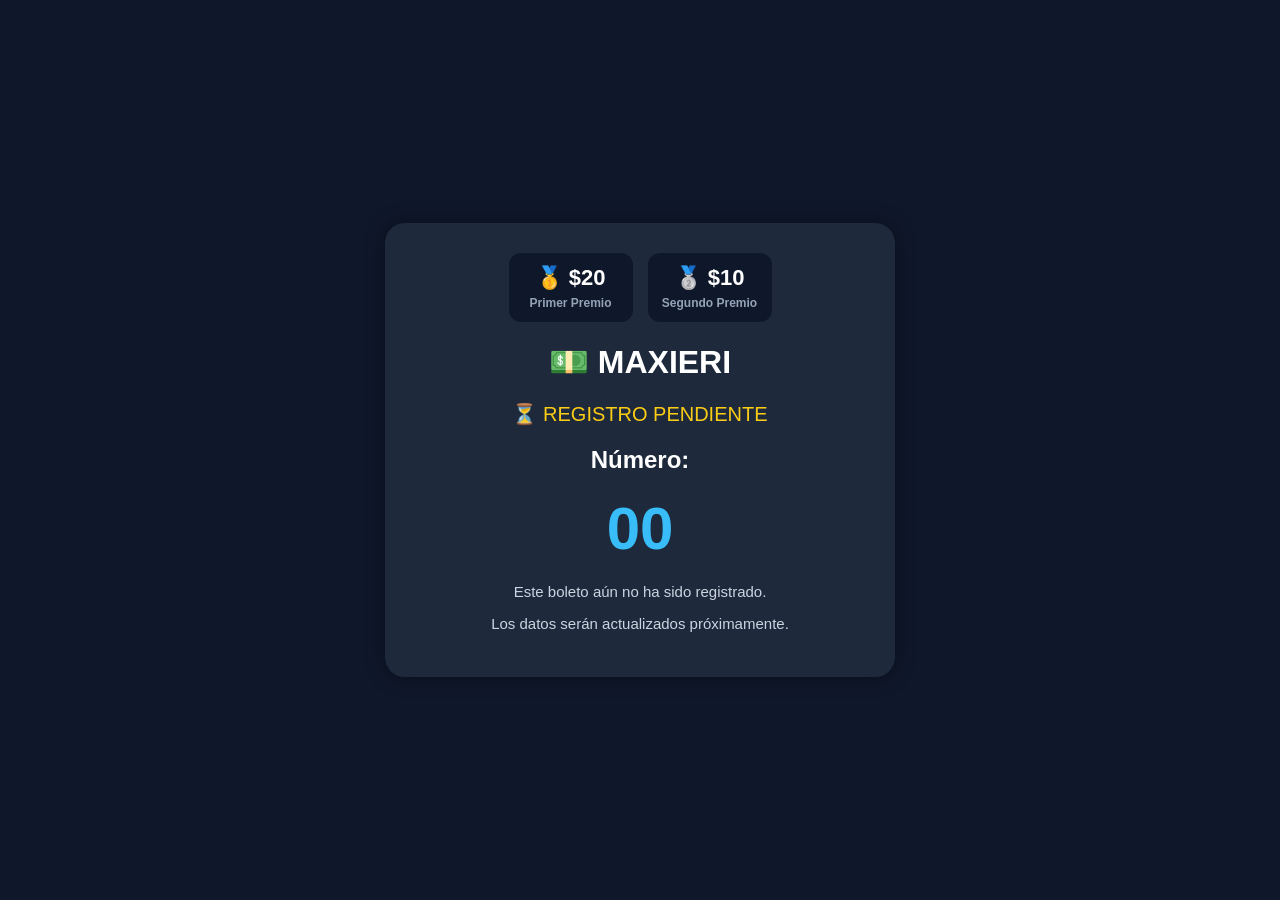
==== index.html @ 802ad4f2 "Add files via upload" ====
<!DOCTYPE html>
<html lang="es">
<head>
    <meta charset="UTF-8">
    <meta name="viewport" content="width=device-width, initial-scale=1.0">
    <title>Gran Rifa Tech</title>
    <link rel="stylesheet" href="style.css">
</head>
<body>

    <div class="card">
       <div class="premios">
    <div class="premio">
        🥇 $20
        <small>Primer Premio</small>
    </div>

    <div class="premio">
        🥈 $10
        <small>Segundo Premio</small>
    </div>
</div>

<h1>💵 MAXIERI</h1>

<div class="status">
    ⏳ REGISTRO PENDIENTE
</div>

<h2>Número:</h2>

<div id="numero" class="numero">
    --
</div>

<div id="info">
    <p><strong>👤 Participante</strong></p>
    <p><span id="nombre">--</span></p>

    <p><strong>📱 Teléfono</strong></p>
    <p><span id="telefono">--</span></p>

    <p><strong>📅 Fecha</strong></p>
    <p><span id="fecha">--</span></p>
</div>

<div id="pendiente" style="display:none;">
    <p>Este boleto aún no ha sido registrado.</p>
    <p>Los datos serán actualizados próximamente.</p>
</div>

</div>

    <script src="script.js"></script>

</body>
</html>
---- style.css ----
body{
    margin:0;
    font-family:Arial, sans-serif;
    background:#0f172a;
    color:white;

    display:flex;
    justify-content:center;
    align-items:center;

    height:100vh;
}

.card{
    width:90%;
    max-width:400px;

    background:#1e293b;

    padding:30px;
    border-radius:20px;

    text-align:center;

    box-shadow:0 0 20px rgba(0,0,0,.4);
}

.status{
    color:#facc15;
    font-size:20px;
    margin:20px 0;
}

.numero{
    font-size:60px;
    font-weight:bold;
    color:#38bdf8;
}
 #pendiente{
    margin-top:20px;
    color:#cbd5e1;
    font-size:15px;
}

#info{
    margin-top:20px;
}

#info p{
    margin:10px 0;
}
.premios{
    display:flex;
    justify-content:center;
    gap:15px;
    margin-bottom:20px;
}

.premio{
    background:#0f172a;
    padding:12px;
    border-radius:12px;
    min-width:100px;
    font-size:22px;
    font-weight:bold;
}

.premio small{
    display:block;
    margin-top:5px;
    font-size:12px;
    color:#94a3b8;
}

#info{
    margin-top:25px;
}

#info p{
    margin:6px 0;
}

#nombre,
#telefono,
#fecha{
    color:#38bdf8;
    font-size:18px;
}

.card{
    width:90%;
    max-width:450px;
}
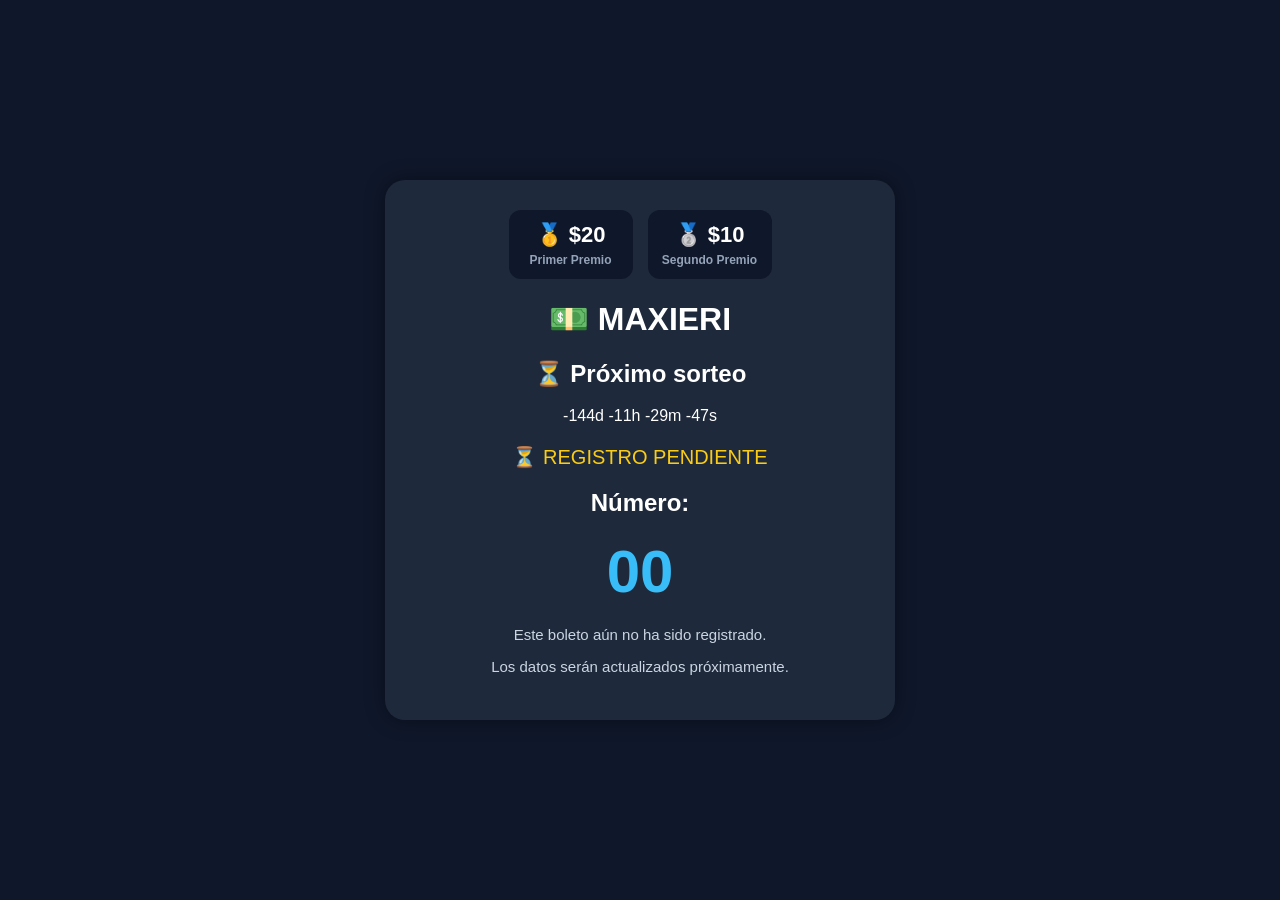
==== commit 76033c17: "Add files via upload" ====
--- a/index.html
+++ b/index.html
@@ -22,6 +22,11 @@
 </div>
 
 <h1>💵 MAXIERI</h1>
+<h2>⏳ Próximo sorteo</h2>
+
+<div id="contador">
+Cargando...
+</div>
 
 <div class="status">
     ⏳ REGISTRO PENDIENTE
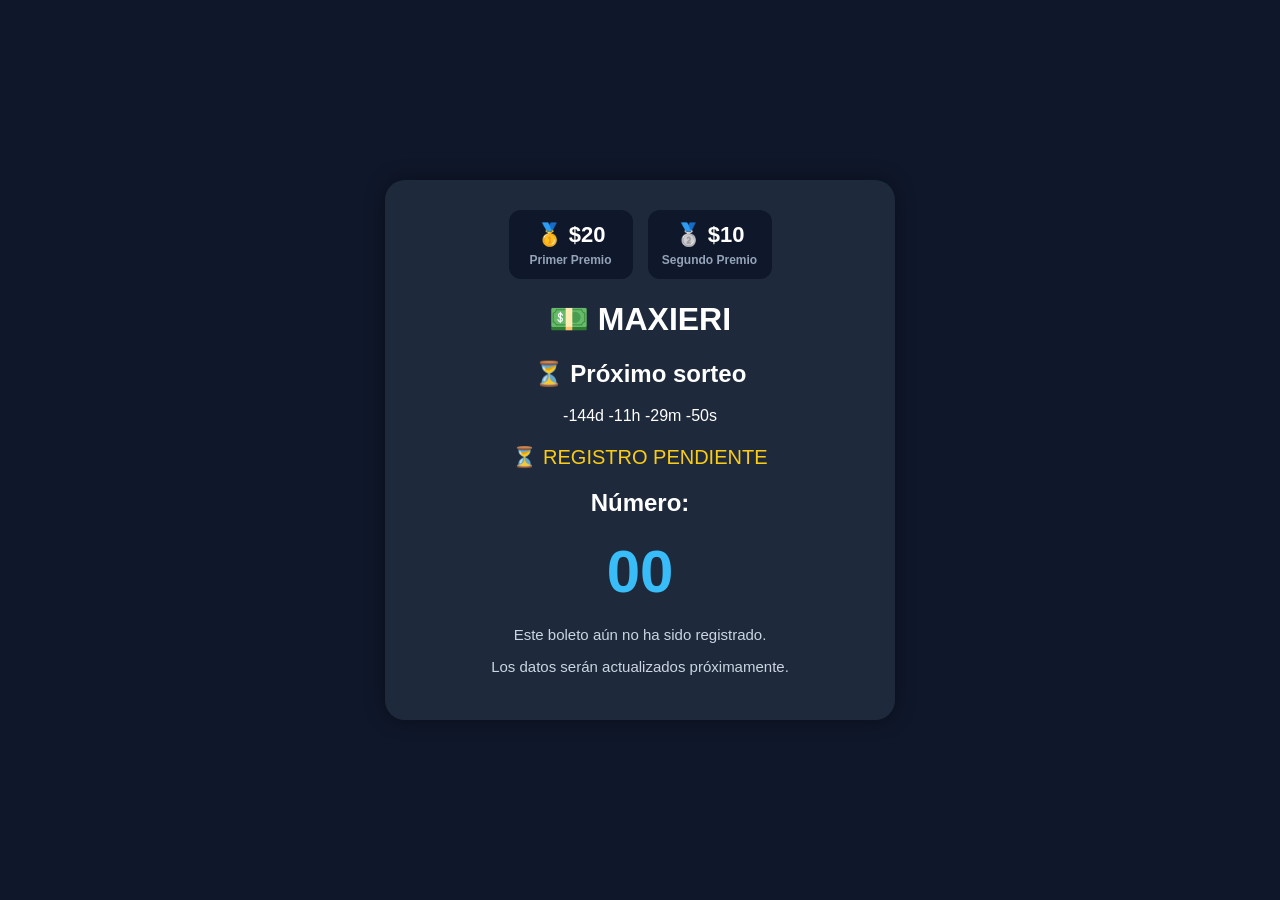
==== commit 4b4d3165: "Add files via upload" ====
--- a/index.html
+++ b/index.html
@@ -39,14 +39,19 @@
 </div>
 
 <div id="info">
-    <p><strong>👤 Participante</strong></p>
-    <p><span id="nombre">--</span></p>
 
-    <p><strong>📱 Teléfono</strong></p>
-    <p><span id="telefono">--</span></p>
+    <div class="info-card">
+        👤 <span id="nombre">--</span>
+    </div>
 
-    <p><strong>📅 Fecha</strong></p>
-    <p><span id="fecha">--</span></p>
+    <div class="info-card">
+        📱 <span id="telefono">--</span>
+    </div>
+
+    <div class="info-card">
+        📅 <span id="fecha">--</span>
+    </div>
+
 </div>
 
 <div id="pendiente" style="display:none;">
--- a/style.css
+++ b/style.css
@@ -91,3 +91,14 @@
     width:90%;
     max-width:450px;
 }
+
+    .info-card{
+    background:#16243d;
+    width:80%;
+    margin:12px auto;
+    padding:12px;
+    border-radius:12px;
+    font-size:22px;
+    color:#40bfff;
+    font-weight:bold;
+}
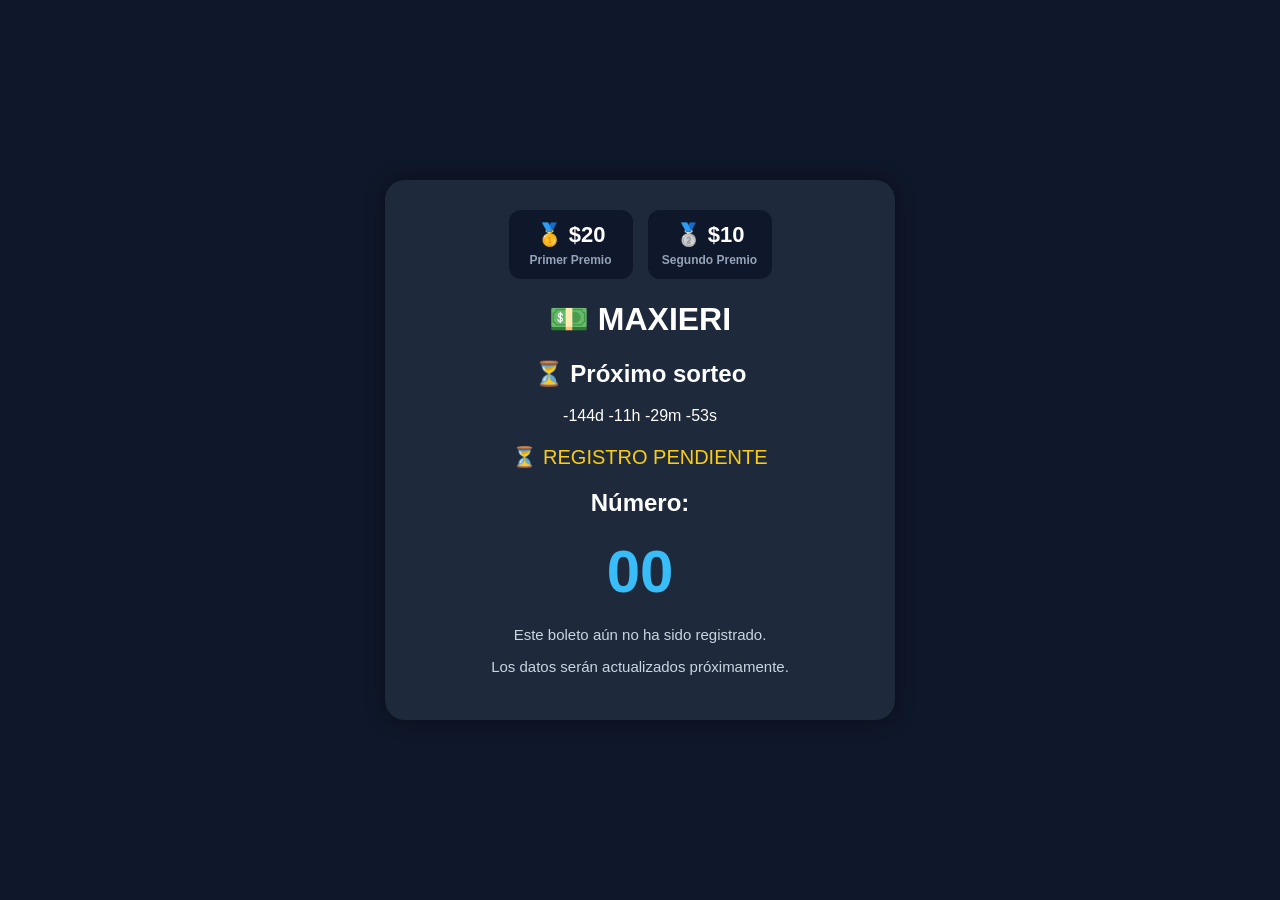
==== commit 690ab133: "Add files via upload" ====
--- a/index.html
+++ b/index.html
@@ -3,7 +3,7 @@
 <head>
     <meta charset="UTF-8">
     <meta name="viewport" content="width=device-width, initial-scale=1.0">
-    <title>Gran Rifa Tech</title>
+    <title>MAXIERI</title>
     <link rel="stylesheet" href="style.css">
 </head>
 <body>
--- a/style.css
+++ b/style.css
@@ -92,7 +92,7 @@
     max-width:450px;
 }
 
-    .info-card{
+.info-card{
     background:#16243d;
     width:80%;
     margin:12px auto;
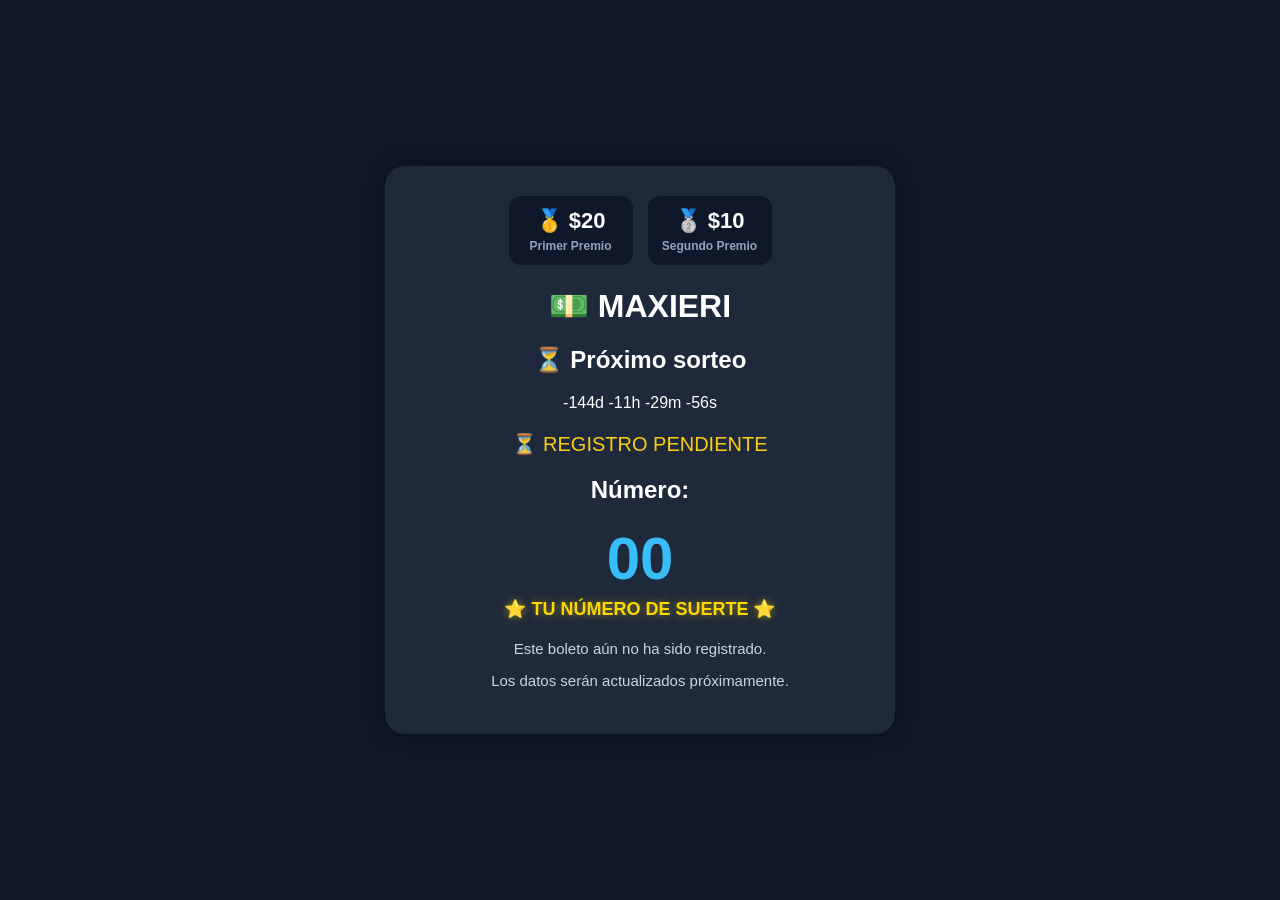
==== commit def2231e: "Add files via upload" ====
--- a/index.html
+++ b/index.html
@@ -37,6 +37,9 @@
 <div id="numero" class="numero">
     --
 </div>
+<div class="numero-suerte">
+    ⭐ TU NÚMERO DE SUERTE ⭐
+</div>
 
 <div id="info">
 
--- a/style.css
+++ b/style.css
@@ -102,3 +102,12 @@
     color:#40bfff;
     font-weight:bold;
 }
+
+.numero-suerte{
+    color:#ffd700;
+    font-weight:bold;
+    font-size:18px;
+    margin-top:5px;
+    margin-bottom:20px;
+    text-shadow:0 0 8px rgba(255,215,0,0.5);
+}
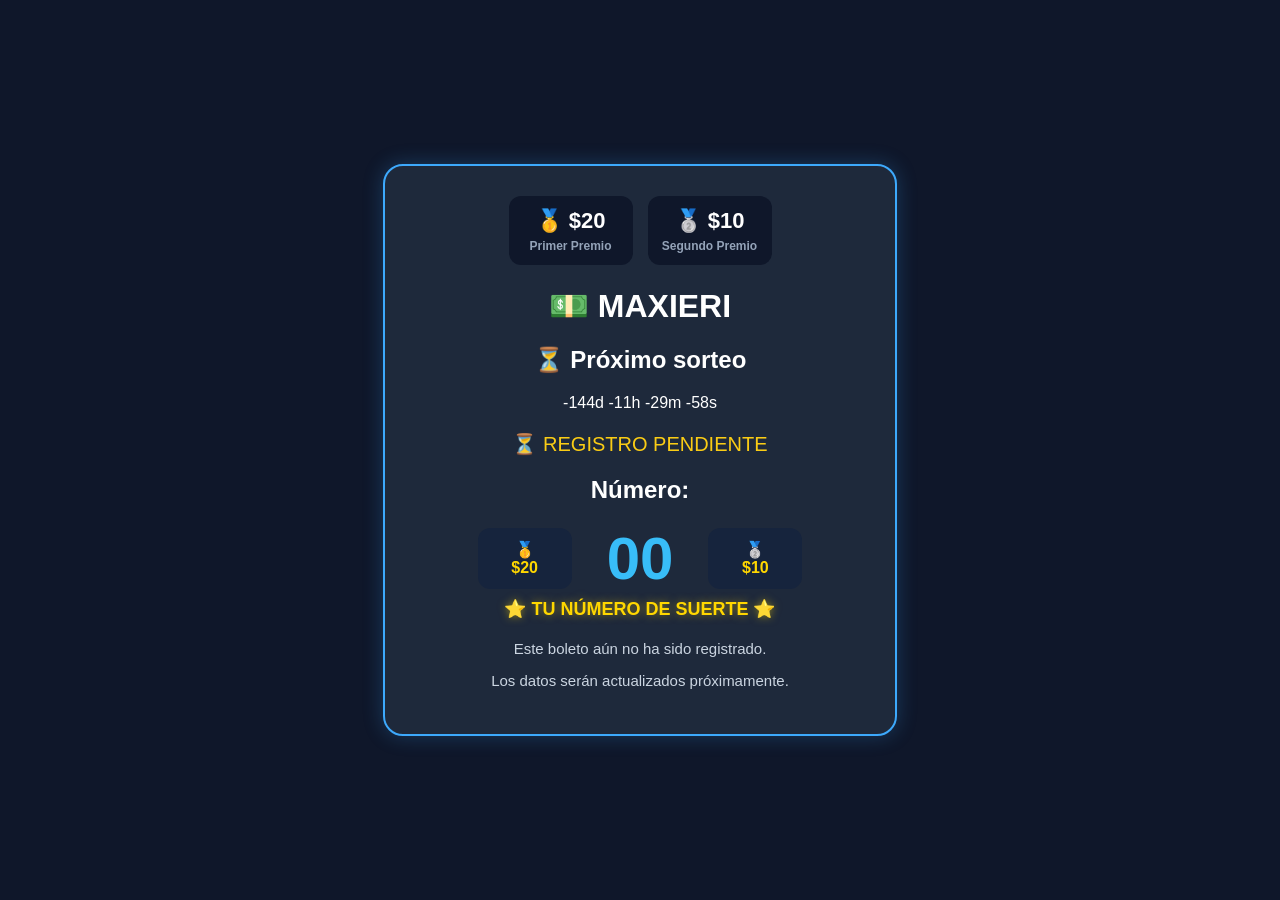
==== commit 1dafdb10: "Add files via upload" ====
--- a/index.html
+++ b/index.html
@@ -34,8 +34,22 @@
 
 <h2>Número:</h2>
 
-<div id="numero" class="numero">
-    --
+<div class="zona-premios">
+
+    <div class="premio-lateral">
+        🥇<br>
+        $20
+    </div>
+
+    <div id="numero" class="numero">
+        --
+    </div>
+
+    <div class="premio-lateral">
+        🥈<br>
+        $10
+    </div>
+
 </div>
 <div class="numero-suerte">
     ⭐ TU NÚMERO DE SUERTE ⭐
--- a/style.css
+++ b/style.css
@@ -111,3 +111,25 @@
     margin-bottom:20px;
     text-shadow:0 0 8px rgba(255,215,0,0.5);
 }
+
+.card{
+    border: 2px solid #3da9fc;
+    box-shadow: 0 0 20px rgba(61,169,252,0.25);
+}
+
+.zona-premios{
+    display:flex;
+    justify-content:center;
+    align-items:center;
+    gap:35px;
+}
+
+.premio-lateral{
+    background:#16243d;
+    padding:12px;
+    border-radius:12px;
+    min-width:70px;
+    text-align:center;
+    font-weight:bold;
+    color:#ffd700;
+}
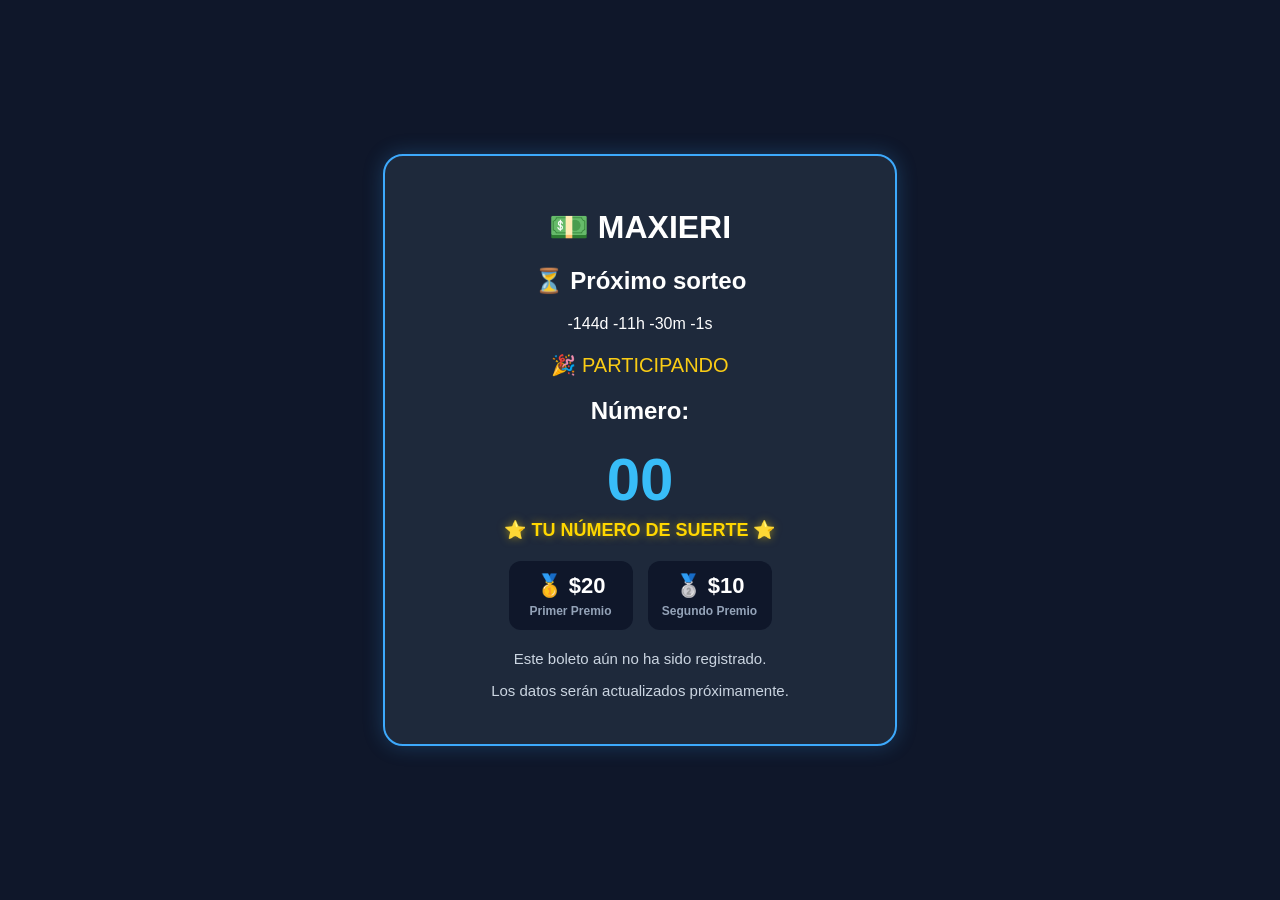
==== commit ed40814b: "Add files via upload" ====
--- a/index.html
+++ b/index.html
@@ -8,8 +8,31 @@
 </head>
 <body>
 
-    <div class="card">
-       <div class="premios">
+   <div class="card">
+
+<h1>💵 MAXIERI</h1>
+
+<h2>⏳ Próximo sorteo</h2>
+
+<div id="contador">
+Cargando...
+</div>
+
+<div class="status">
+    🎉 PARTICIPANDO
+</div>
+
+<h2>Número:</h2>
+
+<div id="numero" class="numero">
+    --
+</div>
+
+<div class="numero-suerte">
+    ⭐ TU NÚMERO DE SUERTE ⭐
+</div>
+
+<div class="premios">
     <div class="premio">
         🥇 $20
         <small>Primer Premio</small>
@@ -21,39 +44,7 @@
     </div>
 </div>
 
-<h1>💵 MAXIERI</h1>
-<h2>⏳ Próximo sorteo</h2>
-
-<div id="contador">
-Cargando...
-</div>
-
-<div class="status">
-    ⏳ REGISTRO PENDIENTE
-</div>
-
-<h2>Número:</h2>
-
-<div class="zona-premios">
-
-    <div class="premio-lateral">
-        🥇<br>
-        $20
-    </div>
-
-    <div id="numero" class="numero">
-        --
-    </div>
-
-    <div class="premio-lateral">
-        🥈<br>
-        $10
-    </div>
-
-</div>
-<div class="numero-suerte">
-    ⭐ TU NÚMERO DE SUERTE ⭐
-</div>
+<!-- AQUÍ VA EL GIF DESPUÉS -->
 
 <div id="info">
 
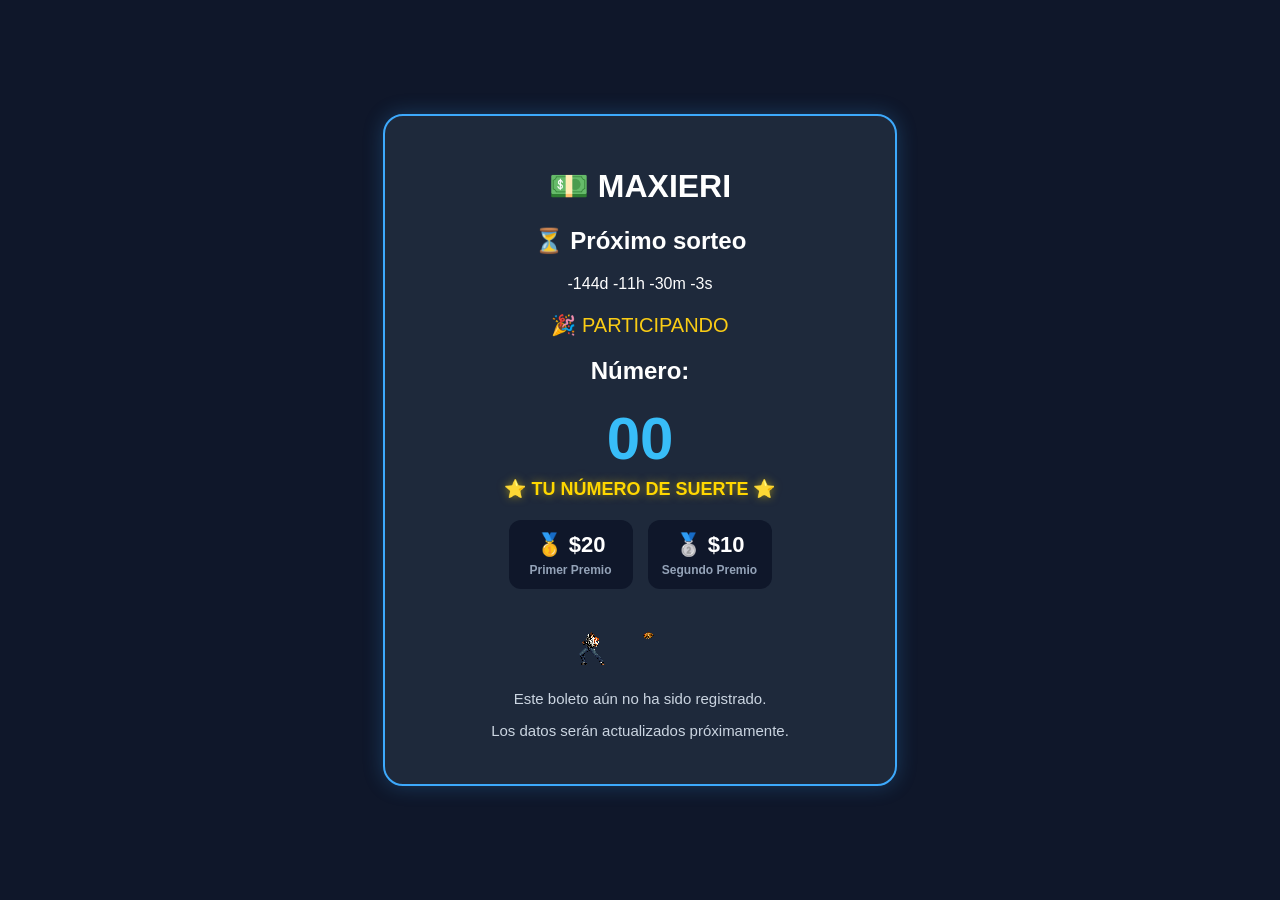
==== commit 663dac24: "Add files via upload" ====
--- a/index.html
+++ b/index.html
@@ -44,7 +44,9 @@
     </div>
 </div>
 
-<!-- AQUÍ VA EL GIF DESPUÉS -->
+<div class="mascota">
+    <img src="kyo.gif" alt="Mascota MAXIERI">
+</div>
 
 <div id="info">
 
--- a/style.css
+++ b/style.css
@@ -133,3 +133,12 @@
     font-weight:bold;
     color:#ffd700;
 }
+.mascota{
+    text-align:center;
+    margin:20px 0;
+}
+
+.mascota img{
+    width:140px;
+    image-rendering:pixelated;
+}
